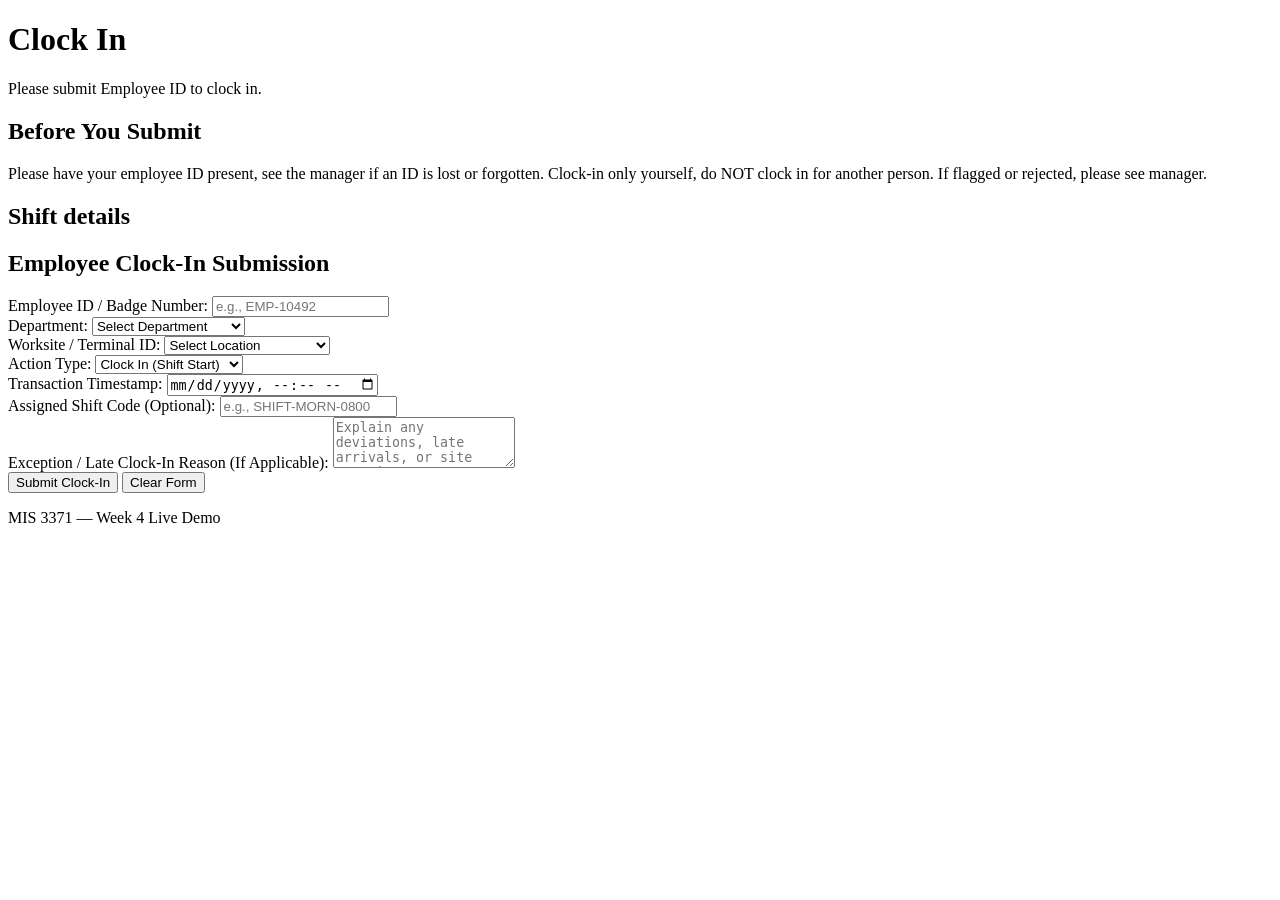
==== ClockInTransaction.html @ 730f3f8c "Add Week 6 JavaScript business rule" ====
<!DOCTYPE html>
<html lang="en">
<head>
  <!--
    WEEK 4 — SESSION 1 LIVE DEMO
    Goal: move from Week 3 transaction design to a clean semantic HTML page.

    Teaching focus:
    1. Basic HTML document structure
    2. Elements + nesting
    3. Semantic HTML
    4. Attributes
    5. Edit → Save → Refresh → Verify
  -->

  <meta charset="UTF-8">

  <!-- Helps the page display properly on different screen sizes -->
  <meta name="viewport" content="width=device-width, initial-scale=1.0">

  <!-- Appears in the browser tab -->
  <title>Clock-in Transaction
  </title>
</head>

<body>

  <!--
    <header> = introductory area of the page.
    It communicates the purpose of the page.
  -->
  <header>
    <h1>Clock In</h1>
    <p>Please submit Employee ID to clock in.</p>
  </header>

  <!--
    <main> = the primary content of this page.
    A page should normally have one main content region.
  -->
  <main>

    <!--
      <section> groups related content.
      This first section gives instructions before the transaction form.
    -->
    <section>
      <h2>Before You Submit</h2>
      <p>Please have your employee ID present, see the manager if an ID is lost or forgotten. Clock-in only yourself, do NOT clock in for another person. If flagged or rejected, please see manager.</p>
    </section>

    <!--
      This second section represents the future transaction-entry area.

      In Session 1, we stop at structure.
      In Session 2, we will place the actual <form> and controls here.
    -->
    <section>
      <h2>Shift details</h2>
<section id="clock-in-form-section">
  <h2>Employee Clock-In Submission</h2>
  <form id="clockInForm" action="#" method="POST">
    
    <!-- Employee Identification -->
    <div class="form-group">
      <label for="employeeId">Employee ID / Badge Number:</label>
      <input type="text" id="employeeId" name="employeeId" placeholder="e.g., EMP-10492" required pattern="[A-Za-z0-9\-]+" />
    </div>

    <!-- Department Selection -->
    <div class="form-group">
      <label for="department">Department:</label>
      <select id="department" name="department" required>
        <option value="" disabled selected>Select Department</option>
        <option value="operations">Operations</option>
        <option value="sales">Sales</option>
        <option value="customer_service">Customer Service</option>
        <option value="logistics">Logistics / Warehouse</option>
        <option value="management">Management</option>
      </select>
    </div>

    <!-- Location / Worksite -->
    <div class="form-group">
      <label for="worksiteId">Worksite / Terminal ID:</label>
      <select id="worksiteId" name="worksiteId" required>
        <option value="" disabled selected>Select Location</option>
        <option value="site_houston_hq">Main Office / HQ</option>
        <option value="site_branch_north">North Branch Terminal</option>
        <option value="site_warehouse_1">Distribution Center 1</option>
        <option value="remote">Remote / Field Check-In</option>
      </select>
    </div>

    <!-- Transaction Type -->
    <div class="form-group">
      <label for="transactionType">Action Type:</label>
      <select id="transactionType" name="transactionType" required>
        <option value="clock_in">Clock In (Shift Start)</option>
        <option value="meal_break_start">Meal Break - Start</option>
        <option value="meal_break_end">Meal Break - End</option>
        <option value="clock_out">Clock Out (Shift End)</option>
      </select>
    </div>

    <!-- Timestamp -->
    <div class="form-group">
      <label for="timestamp">Transaction Timestamp:</label>
      <input type="datetime-local" id="timestamp" name="timestamp" required />
    </div>

    <!-- Shift Code / Scheduled Shift -->
    <div class="form-group">
      <label for="shiftCode">Assigned Shift Code (Optional):</label>
      <input type="text" id="shiftCode" name="shiftCode" placeholder="e.g., SHIFT-MORN-0800" />
    </div>

    <!-- Override / Exception Notes for Flagged Events -->
    <div class="form-group">
      <label for="overrideNotes">Exception / Late Clock-In Reason (If Applicable):</label>
      <textarea id="overrideNotes" name="overrideNotes" rows="3" placeholder="Explain any deviations, late arrivals, or site reassignments..."></textarea>
    </div>

    <!-- Submission Controls -->
    <div class="form-actions">
      <button type="submit">Submit Clock-In</button>
      <button type="reset">Clear Form</button>
    </div>

  </form>
</section>

  </main>

  <!--
    <footer> = supporting or closing information.
    It is not the main transaction content.
  -->
  <footer>
    <p>MIS 3371 — Week 4 Live Demo</p>
  </footer>

    <script src="app.js"></script>
  </body>
</html>
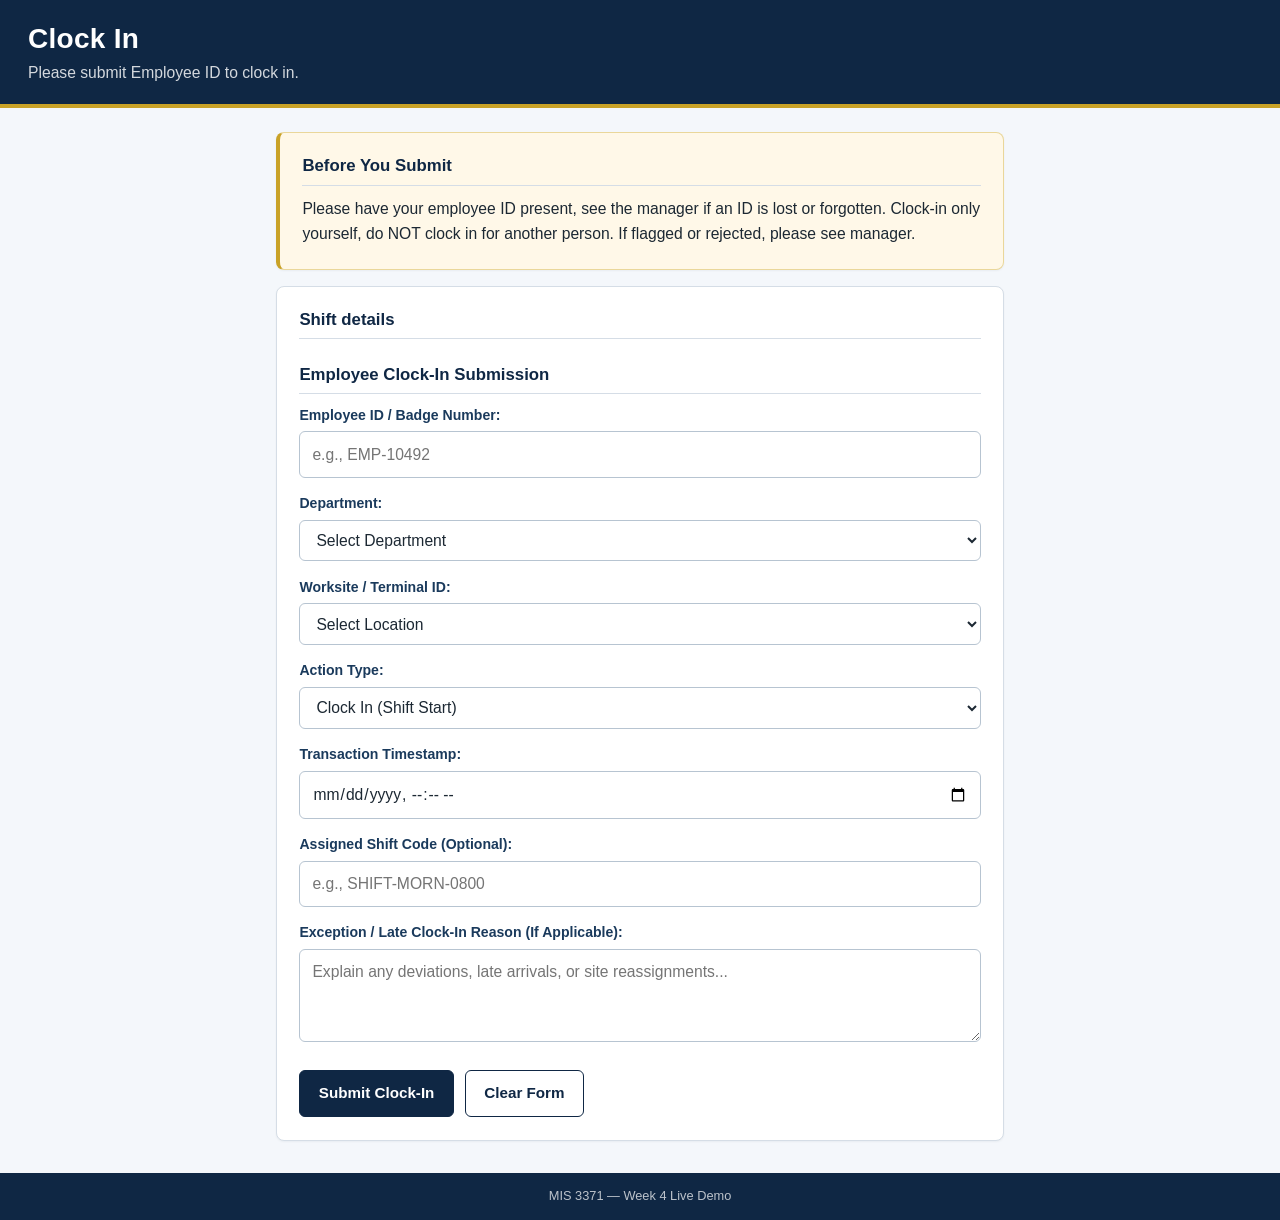
==== commit 0512443d: "Style the clock-in page as a business time-entry form." ====
--- a/ClockInTransaction.html
+++ b/ClockInTransaction.html
@@ -21,6 +21,9 @@
   <!-- Appears in the browser tab -->
   <title>Clock-in Transaction
   </title>
+
+  <!-- Loads the page styles from the external stylesheet -->
+  <link rel="stylesheet" href="style.css">
 </head>
 
 <body>
--- a/style.css
+++ b/style.css
@@ -0,0 +1,180 @@
+:root {
+  --navy: #0f2744;
+  --navy-mid: #1a3a5c;
+  --gold: #c9a227;
+  --cream: #f4f7fb;
+  --white: #ffffff;
+  --text: #1c2833;
+  --muted: #5c6b7a;
+  --line: #d5dde6;
+  --notice: #fff8e8;
+}
+
+* {
+  box-sizing: border-box;
+  margin: 0;
+  padding: 0;
+}
+
+body {
+  min-height: 100vh;
+  display: flex;
+  flex-direction: column;
+  font-family: "Segoe UI", Tahoma, sans-serif;
+  background: var(--cream);
+  color: var(--text);
+  line-height: 1.5;
+}
+
+header {
+  background: var(--navy);
+  color: var(--white);
+  padding: 1.35rem 1.75rem 1.2rem;
+  border-bottom: 4px solid var(--gold);
+}
+
+h1 {
+  font-size: 1.75rem;
+  font-weight: 600;
+  letter-spacing: 0.01em;
+  line-height: 1.2;
+}
+
+header p {
+  margin-top: 0.3rem;
+  color: rgba(255, 255, 255, 0.82);
+  font-size: 0.98rem;
+}
+
+main {
+  width: min(760px, 100%);
+  margin: 1.5rem auto 2rem;
+  padding: 0 1rem;
+  display: flex;
+  flex-direction: column;
+  gap: 1rem;
+}
+
+section {
+  background: var(--white);
+  border: 1px solid var(--line);
+  border-radius: 8px;
+  padding: 1.25rem 1.4rem 1.4rem;
+  box-shadow: 0 1px 2px rgba(15, 39, 68, 0.05);
+}
+
+main > section:first-of-type {
+  background: var(--notice);
+  border-color: #ead79a;
+  border-left: 4px solid var(--gold);
+}
+
+section section {
+  background: transparent;
+  border: none;
+  border-radius: 0;
+  box-shadow: none;
+  padding: 0.75rem 0 0;
+}
+
+h2 {
+  font-size: 1.05rem;
+  font-weight: 600;
+  color: var(--navy);
+  margin-bottom: 0.65rem;
+  padding-bottom: 0.4rem;
+  border-bottom: 1px solid var(--line);
+}
+
+p {
+  font-size: 0.98rem;
+  line-height: 1.6;
+  color: var(--text);
+}
+
+form {
+  display: flex;
+  flex-direction: column;
+  gap: 0.95rem;
+}
+
+.form-group label {
+  display: block;
+  margin-bottom: 0.35rem;
+  font-size: 0.88rem;
+  font-weight: 600;
+  color: var(--navy-mid);
+}
+
+input,
+select,
+textarea {
+  width: 100%;
+  padding: 0.65rem 0.75rem;
+  border: 1px solid #b7c4d1;
+  border-radius: 6px;
+  background: var(--white);
+  color: var(--text);
+  font: inherit;
+  font-size: 0.98rem;
+}
+
+textarea {
+  resize: vertical;
+  min-height: 5.5rem;
+}
+
+input:focus,
+select:focus,
+textarea:focus {
+  outline: 2px solid rgba(201, 162, 39, 0.55);
+  border-color: var(--navy);
+}
+
+.form-actions {
+  display: flex;
+  flex-wrap: wrap;
+  gap: 0.7rem;
+  margin-top: 0.35rem;
+}
+
+button {
+  font: inherit;
+  font-weight: 600;
+  font-size: 0.95rem;
+  padding: 0.7rem 1.15rem;
+  border-radius: 6px;
+  cursor: pointer;
+}
+
+button[type="submit"] {
+  background: var(--navy);
+  color: var(--white);
+  border: 1px solid var(--navy);
+}
+
+button[type="submit"]:hover {
+  background: var(--navy-mid);
+}
+
+button[type="reset"] {
+  background: var(--white);
+  color: var(--navy);
+  border: 1px solid var(--navy);
+}
+
+button[type="reset"]:hover {
+  background: #eef3f8;
+}
+
+footer {
+  margin-top: auto;
+  background: var(--navy);
+  text-align: center;
+  padding: 0.85rem 1rem;
+}
+
+footer p {
+  color: rgba(255, 255, 255, 0.72);
+  font-size: 0.8rem;
+}
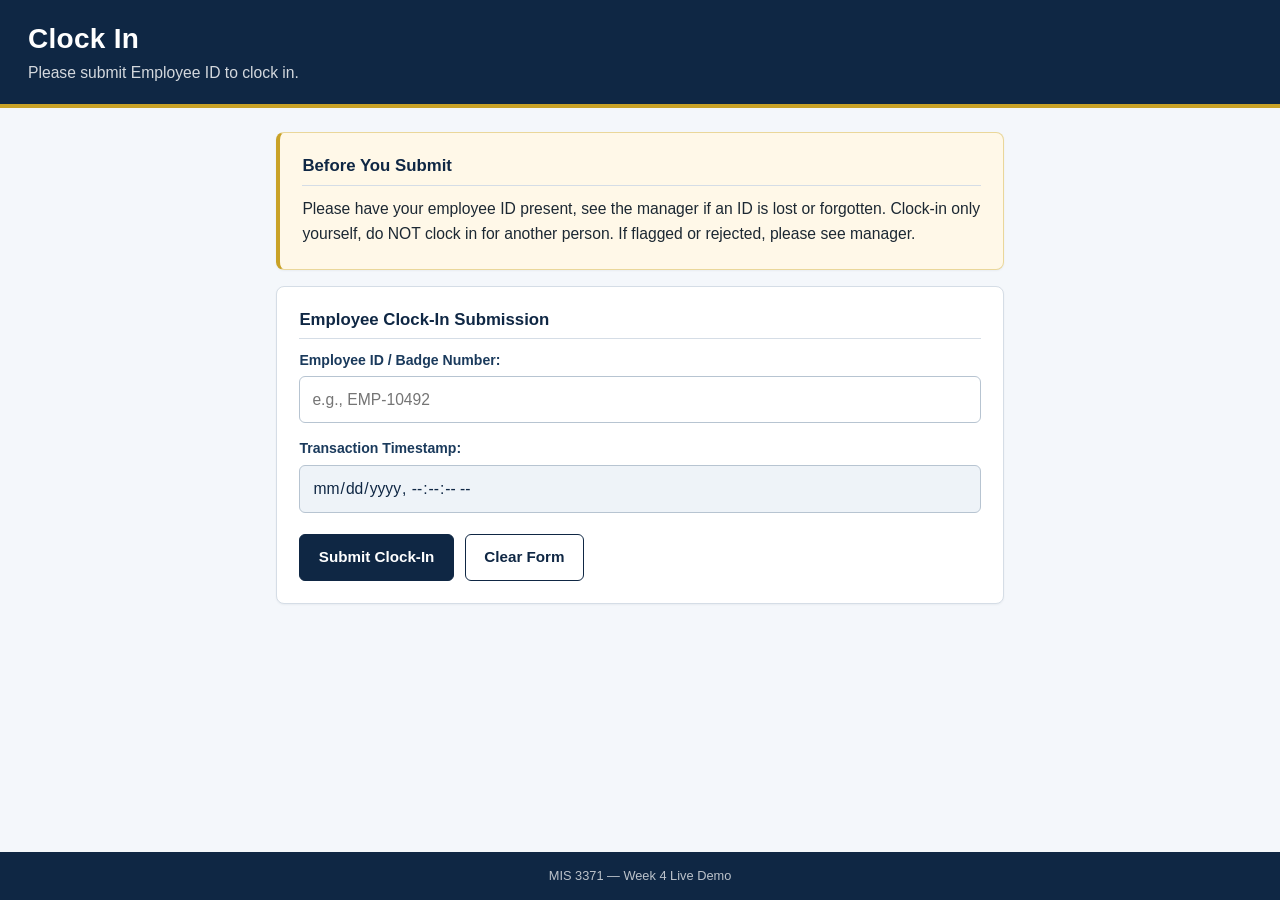
==== commit 3570eb4e: "Add clock-in functionality to employee time-entry form Implemented JavaScript to handle employee clo" ====
--- a/ClockInTransaction.html
+++ b/ClockInTransaction.html
@@ -52,86 +52,30 @@
       <p>Please have your employee ID present, see the manager if an ID is lost or forgotten. Clock-in only yourself, do NOT clock in for another person. If flagged or rejected, please see manager.</p>
     </section>
 
-    <!--
-      This second section represents the future transaction-entry area.
+    <section id="clock-in-form-section">
+      <h2>Employee Clock-In Submission</h2>
+      <form id="clockInForm" action="#" method="POST">
 
-      In Session 1, we stop at structure.
-      In Session 2, we will place the actual <form> and controls here.
-    -->
-    <section>
-      <h2>Shift details</h2>
-<section id="clock-in-form-section">
-  <h2>Employee Clock-In Submission</h2>
-  <form id="clockInForm" action="#" method="POST">
-    
-    <!-- Employee Identification -->
-    <div class="form-group">
-      <label for="employeeId">Employee ID / Badge Number:</label>
-      <input type="text" id="employeeId" name="employeeId" placeholder="e.g., EMP-10492" required pattern="[A-Za-z0-9\-]+" />
-    </div>
+        <div class="form-group">
+          <label for="employeeId">Employee ID / Badge Number:</label>
+          <input type="text" id="employeeId" name="employeeId" placeholder="e.g., EMP-10492" required pattern="[A-Za-z0-9\-]+" />
+        </div>
 
-    <!-- Department Selection -->
-    <div class="form-group">
-      <label for="department">Department:</label>
-      <select id="department" name="department" required>
-        <option value="" disabled selected>Select Department</option>
-        <option value="operations">Operations</option>
-        <option value="sales">Sales</option>
-        <option value="customer_service">Customer Service</option>
-        <option value="logistics">Logistics / Warehouse</option>
-        <option value="management">Management</option>
-      </select>
-    </div>
+        <!-- Filled automatically when the employee ID is submitted -->
+        <div class="form-group">
+          <label for="timestamp">Transaction Timestamp:</label>
+          <input type="datetime-local" id="timestamp" name="timestamp" step="1" readonly />
+        </div>
 
-    <!-- Location / Worksite -->
-    <div class="form-group">
-      <label for="worksiteId">Worksite / Terminal ID:</label>
-      <select id="worksiteId" name="worksiteId" required>
-        <option value="" disabled selected>Select Location</option>
-        <option value="site_houston_hq">Main Office / HQ</option>
-        <option value="site_branch_north">North Branch Terminal</option>
-        <option value="site_warehouse_1">Distribution Center 1</option>
-        <option value="remote">Remote / Field Check-In</option>
-      </select>
-    </div>
+        <div class="form-actions">
+          <button type="submit">Submit Clock-In</button>
+          <button type="reset">Clear Form</button>
+        </div>
 
-    <!-- Transaction Type -->
-    <div class="form-group">
-      <label for="transactionType">Action Type:</label>
-      <select id="transactionType" name="transactionType" required>
-        <option value="clock_in">Clock In (Shift Start)</option>
-        <option value="meal_break_start">Meal Break - Start</option>
-        <option value="meal_break_end">Meal Break - End</option>
-        <option value="clock_out">Clock Out (Shift End)</option>
-      </select>
-    </div>
+        <p id="clockInStatus" hidden></p>
 
-    <!-- Timestamp -->
-    <div class="form-group">
-      <label for="timestamp">Transaction Timestamp:</label>
-      <input type="datetime-local" id="timestamp" name="timestamp" required />
-    </div>
-
-    <!-- Shift Code / Scheduled Shift -->
-    <div class="form-group">
-      <label for="shiftCode">Assigned Shift Code (Optional):</label>
-      <input type="text" id="shiftCode" name="shiftCode" placeholder="e.g., SHIFT-MORN-0800" />
-    </div>
-
-    <!-- Override / Exception Notes for Flagged Events -->
-    <div class="form-group">
-      <label for="overrideNotes">Exception / Late Clock-In Reason (If Applicable):</label>
-      <textarea id="overrideNotes" name="overrideNotes" rows="3" placeholder="Explain any deviations, late arrivals, or site reassignments..."></textarea>
-    </div>
-
-    <!-- Submission Controls -->
-    <div class="form-actions">
-      <button type="submit">Submit Clock-In</button>
-      <button type="reset">Clear Form</button>
-    </div>
-
-  </form>
-</section>
+      </form>
+    </section>
 
   </main>
 
--- a/style.css
+++ b/style.css
@@ -131,6 +131,11 @@
   border-color: var(--navy);
 }
 
+input[readonly] {
+  background: #eef3f8;
+  color: var(--navy);
+}
+
 .form-actions {
   display: flex;
   flex-wrap: wrap;
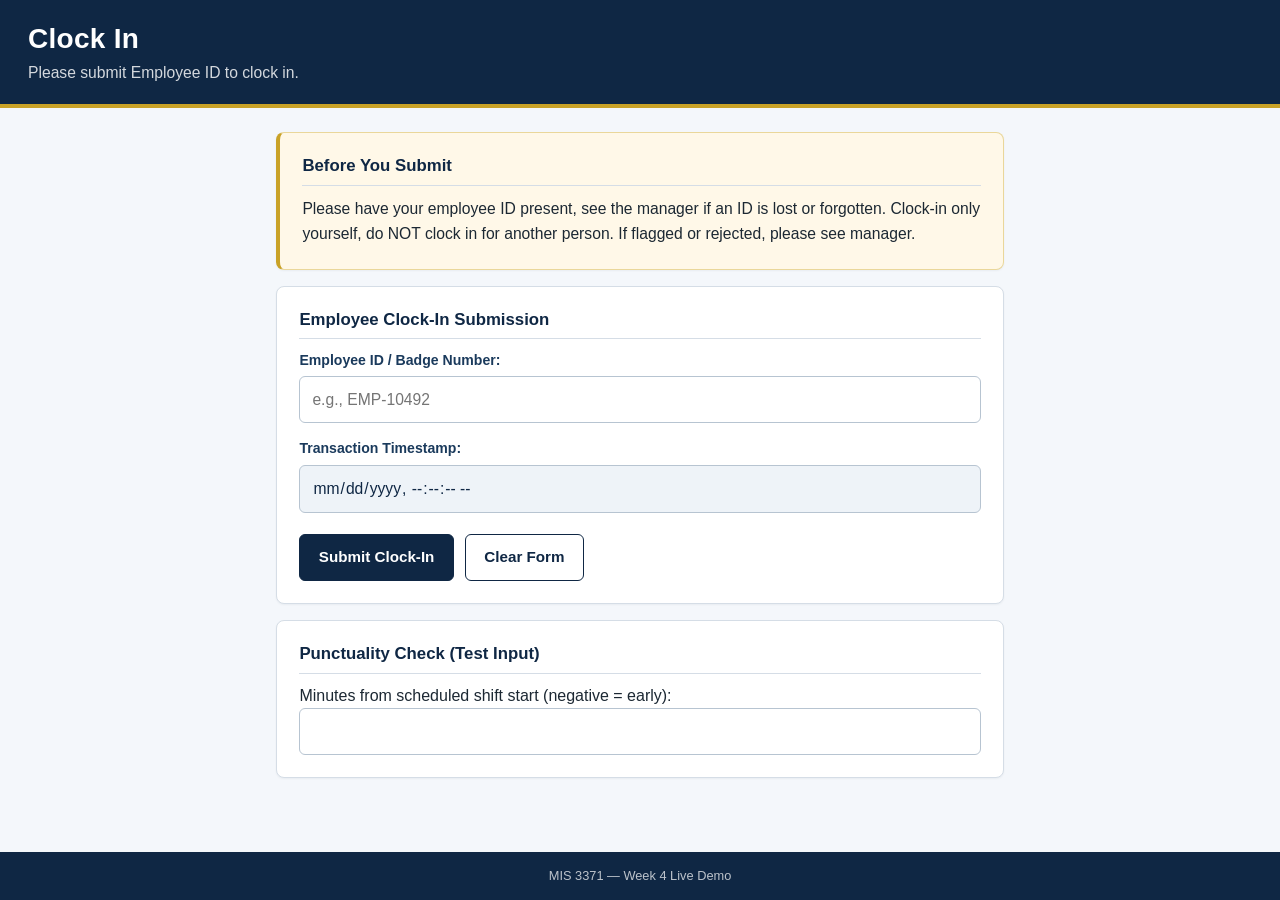
==== commit 3aa414f2: "Change Approved to Accepted to match state model" ====
--- a/ClockInTransaction.html
+++ b/ClockInTransaction.html
@@ -77,6 +77,13 @@
       </form>
     </section>
 
+    <section id="punctuality-check-section">
+      <h2>Punctuality Check (Test Input)</h2>
+      <label for="minutesLate">Minutes from scheduled shift start (negative = early):</label>
+      <input type="number" id="minutesLate" step="1" />
+      <p id="punctualityMessage" aria-live="polite"></p>
+    </section>
+    
   </main>
 
   <!--
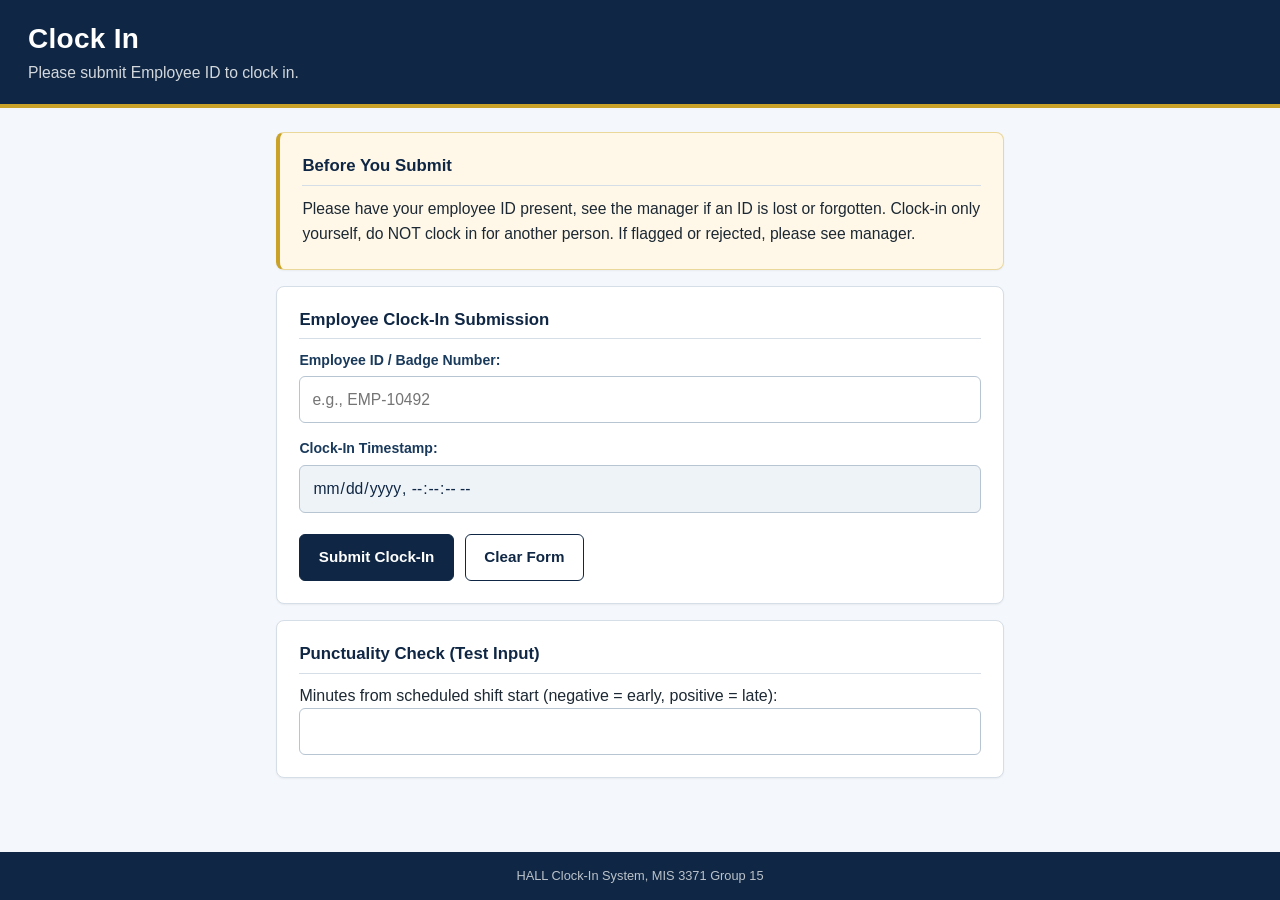
==== commit 90c90250: "Refactor Clock-In Transaction HTML structure and content" ====
--- a/ClockInTransaction.html
+++ b/ClockInTransaction.html
@@ -2,15 +2,9 @@
 <html lang="en">
 <head>
   <!--
-    WEEK 4 — SESSION 1 LIVE DEMO
-    Goal: move from Week 3 transaction design to a clean semantic HTML page.
-
-    Teaching focus:
-    1. Basic HTML document structure
-    2. Elements + nesting
-    3. Semantic HTML
-    4. Attributes
-    5. Edit → Save → Refresh → Verify
+    HALL Clock-In System
+    MIS 3371 Group Project
+    Field names (id/name) match docs/data-dictionary.docx
   -->
 
   <meta charset="UTF-8">
@@ -19,34 +13,24 @@
   <meta name="viewport" content="width=device-width, initial-scale=1.0">
 
   <!-- Appears in the browser tab -->
-  <title>Clock-in Transaction
-  </title>
+  <title>HALL Clock-In</title>
 
   <!-- Loads the page styles from the external stylesheet -->
   <link rel="stylesheet" href="style.css">
+
+  <!-- defer: run app.js after the HTML has finished loading -->
+  <script src="app.js" defer></script>
 </head>
 
 <body>
 
-  <!--
-    <header> = introductory area of the page.
-    It communicates the purpose of the page.
-  -->
   <header>
     <h1>Clock In</h1>
     <p>Please submit Employee ID to clock in.</p>
   </header>
 
-  <!--
-    <main> = the primary content of this page.
-    A page should normally have one main content region.
-  -->
   <main>
 
-    <!--
-      <section> groups related content.
-      This first section gives instructions before the transaction form.
-    -->
     <section>
       <h2>Before You Submit</h2>
       <p>Please have your employee ID present, see the manager if an ID is lost or forgotten. Clock-in only yourself, do NOT clock in for another person. If flagged or rejected, please see manager.</p>
@@ -56,15 +40,16 @@
       <h2>Employee Clock-In Submission</h2>
       <form id="clockInForm" action="#" method="POST">
 
+        <!-- employeeId: user-entered (data dictionary) -->
         <div class="form-group">
           <label for="employeeId">Employee ID / Badge Number:</label>
           <input type="text" id="employeeId" name="employeeId" placeholder="e.g., EMP-10492" required pattern="[A-Za-z0-9\-]+" />
         </div>
 
-        <!-- Filled automatically when the employee ID is submitted -->
+        <!-- clockInTimestamp: system-assigned, filled automatically on submit -->
         <div class="form-group">
-          <label for="timestamp">Transaction Timestamp:</label>
-          <input type="datetime-local" id="timestamp" name="timestamp" step="1" readonly />
+          <label for="clockInTimestamp">Clock-In Timestamp:</label>
+          <input type="datetime-local" id="clockInTimestamp" name="clockInTimestamp" step="1" readonly />
         </div>
 
         <div class="form-actions">
@@ -72,28 +57,27 @@
           <button type="reset">Clear Form</button>
         </div>
 
-        <p id="clockInStatus" hidden></p>
+        <p id="clockInStatus" aria-live="polite" hidden></p>
 
       </form>
     </section>
 
+    <!--
+      Week 6 test input. In production, minutesFromShiftStart is
+      calculated by the system (derived), not entered by the employee.
+    -->
     <section id="punctuality-check-section">
       <h2>Punctuality Check (Test Input)</h2>
-      <label for="minutesLate">Minutes from scheduled shift start (negative = early):</label>
-      <input type="number" id="minutesLate" step="1" />
+      <label for="minutesFromShiftStart">Minutes from scheduled shift start (negative = early, positive = late):</label>
+      <input type="number" id="minutesFromShiftStart" name="minutesFromShiftStart" step="1" />
       <p id="punctualityMessage" aria-live="polite"></p>
     </section>
-    
+
   </main>
 
-  <!--
-    <footer> = supporting or closing information.
-    It is not the main transaction content.
-  -->
   <footer>
-    <p>MIS 3371 — Week 4 Live Demo</p>
+    <p>HALL Clock-In System, MIS 3371 Group 15</p>
   </footer>
 
-    <script src="app.js"></script>
-  </body>
+</body>
 </html>
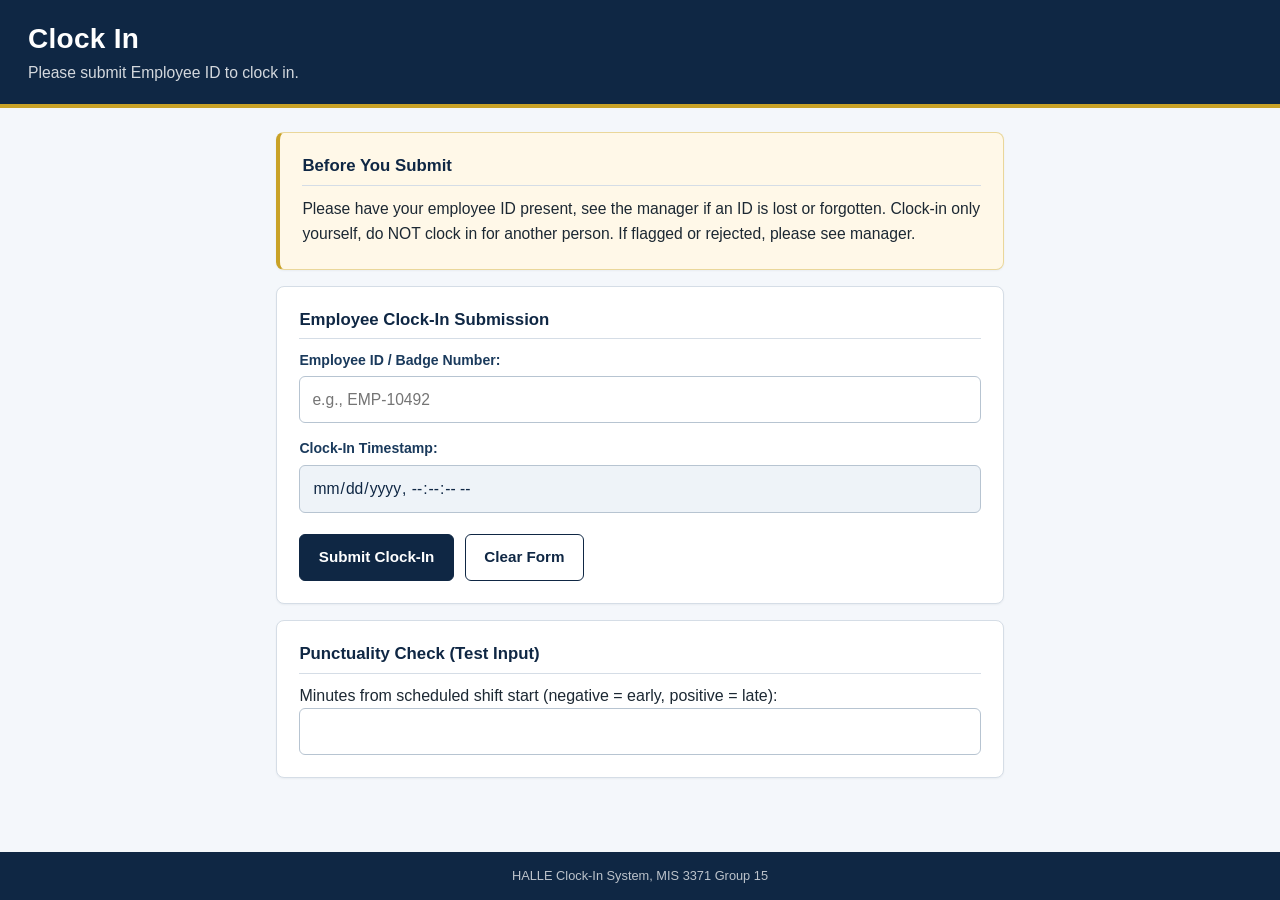
==== commit 8cca5240: "Update Clock-In System branding and add week 6 test cases Changed references from "HALL" to "HALLE" " ====
--- a/ClockInTransaction.html
+++ b/ClockInTransaction.html
@@ -2,7 +2,7 @@
 <html lang="en">
 <head>
   <!--
-    HALL Clock-In System
+    HALLE Clock-In System
     MIS 3371 Group Project
     Field names (id/name) match docs/data-dictionary.docx
   -->
@@ -13,7 +13,7 @@
   <meta name="viewport" content="width=device-width, initial-scale=1.0">
 
   <!-- Appears in the browser tab -->
-  <title>HALL Clock-In</title>
+  <title>HALLE Clock-In</title>
 
   <!-- Loads the page styles from the external stylesheet -->
   <link rel="stylesheet" href="style.css">
@@ -76,7 +76,7 @@
   </main>
 
   <footer>
-    <p>HALL Clock-In System, MIS 3371 Group 15</p>
+    <p>HALLE Clock-In System, MIS 3371 Group 15</p>
   </footer>
 
 </body>
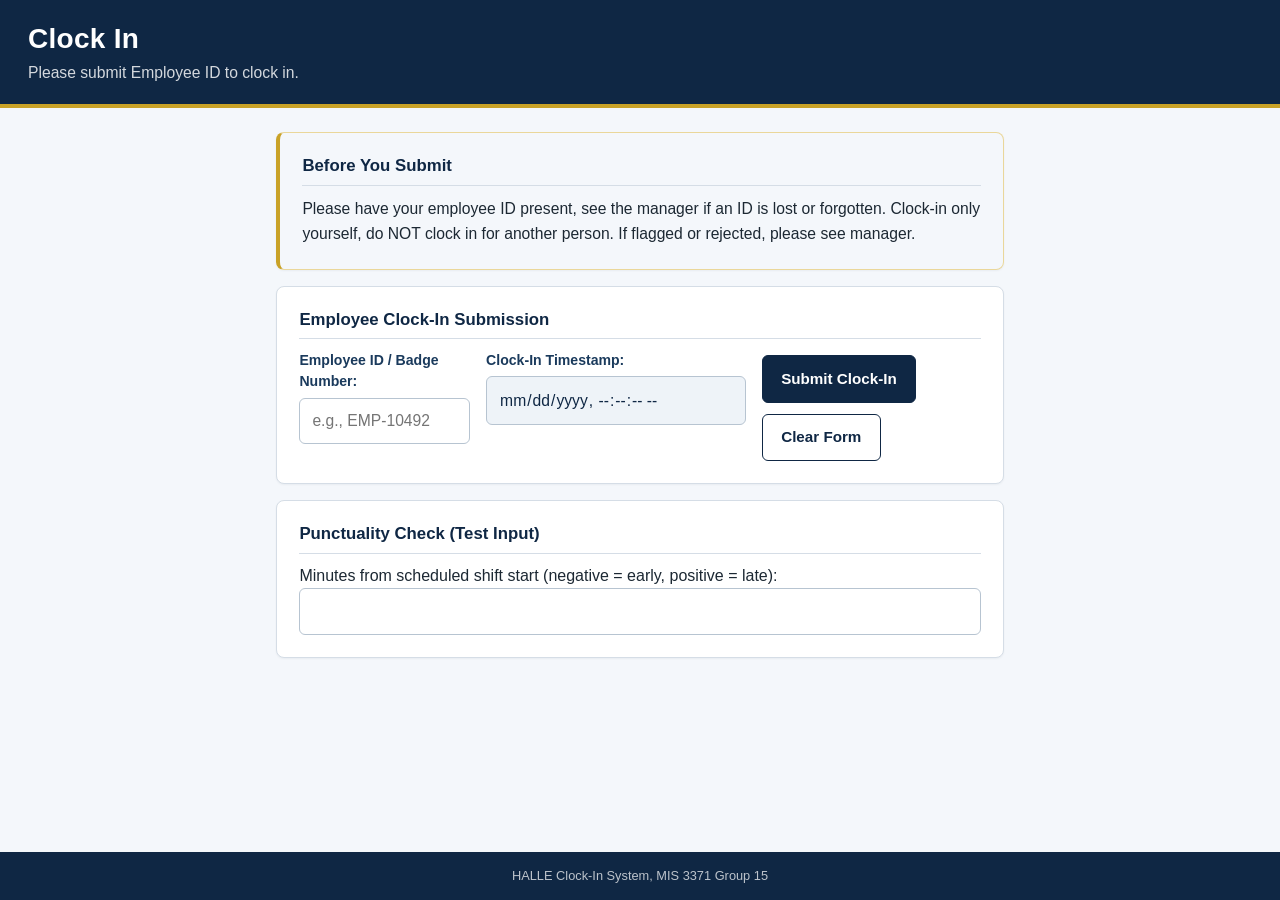
==== commit ab0c3539: "Add responsive Flexbox layout to clock-in form" ====
--- a/ClockInTransaction.html
+++ b/ClockInTransaction.html
@@ -40,16 +40,25 @@
       <h2>Employee Clock-In Submission</h2>
       <form id="clockInForm" action="#" method="POST">
 
-        <!-- employeeId: user-entered (data dictionary) -->
+        <!-- Responsive flexbox row for two form fields -->
+        <div class="form-row">
+
+        <!-- Employee ID -->
         <div class="form-group">
           <label for="employeeId">Employee ID / Badge Number:</label>
           <input type="text" id="employeeId" name="employeeId" placeholder="e.g., EMP-10492" required pattern="[A-Za-z0-9\-]+" />
         </div>
 
-        <!-- clockInTimestamp: system-assigned, filled automatically on submit -->
+        <!-- Clock-In Timestamp -->
         <div class="form-group">
           <label for="clockInTimestamp">Clock-In Timestamp:</label>
-          <input type="datetime-local" id="clockInTimestamp" name="clockInTimestamp" step="1" readonly />
+          <input 
+            type="datetime-local" 
+            id="clockInTimestamp" 
+            name="clockInTimestamp" 
+            step="1" 
+            readonly 
+            />
         </div>
 
         <div class="form-actions">
--- a/style.css
+++ b/style.css
@@ -1,3 +1,4 @@
+
 :root {
   --navy: #0f2744;
   --navy-mid: #1a3a5c;
@@ -6,7 +7,7 @@
   --white: #ffffff;
   --text: #1c2833;
   --muted: #5c6b7a;
-  --line: #d5dde6;
+  --line: #d5dde6;https://github.com/UH-MIS3371/MIS3371-Section10129-Group15/edit/main/style.css
   --notice: #fff8e8;
 }
 
@@ -183,3 +184,64 @@
   color: rgba(255, 255, 255, 0.72);
   font-size: 0.8rem;
 }
+
+.form-row {
+  display: flex;
+  gap: 1rem;
+}
+
+button:focus-visible {
+  outline: 3px solid var(--gold);
+  outline-offset: 3px;
+}
+
+.status-message {
+  padding: 0.85rem 1rem;
+  margin-top: 1rem;
+  border: 1px solid;
+  border-left-widge: 5px;
+  boarder-radius: 6px;
+  font-weight: 600;
+  overflow-wrap: anywhere;
+}
+
+.status-success {
+  background: #e8f5e9;
+  border-color: #237a42;
+  color: #185c32;
+}
+
+.status-flagged {
+  background: #fff3cd;
+  border-color: #946200;
+  color: #694600;
+}
+
+.status-rejected {
+  background: #fde8e8;
+  border-color: #b42318;
+  color: #8b1e16;
+}
+
+
+@media (max-width: 600px) {
+  .form-row {
+    flex-direction: column;
+  }
+
+  .form-row .form-group {
+    width: 100%;
+  }
+section {
+    padding: 1rem;
+  }
+
+  .form-actions {
+    flex-direction: column;
+  }
+
+  .form-actions button {
+    width: 100%;
+  }
+}
+
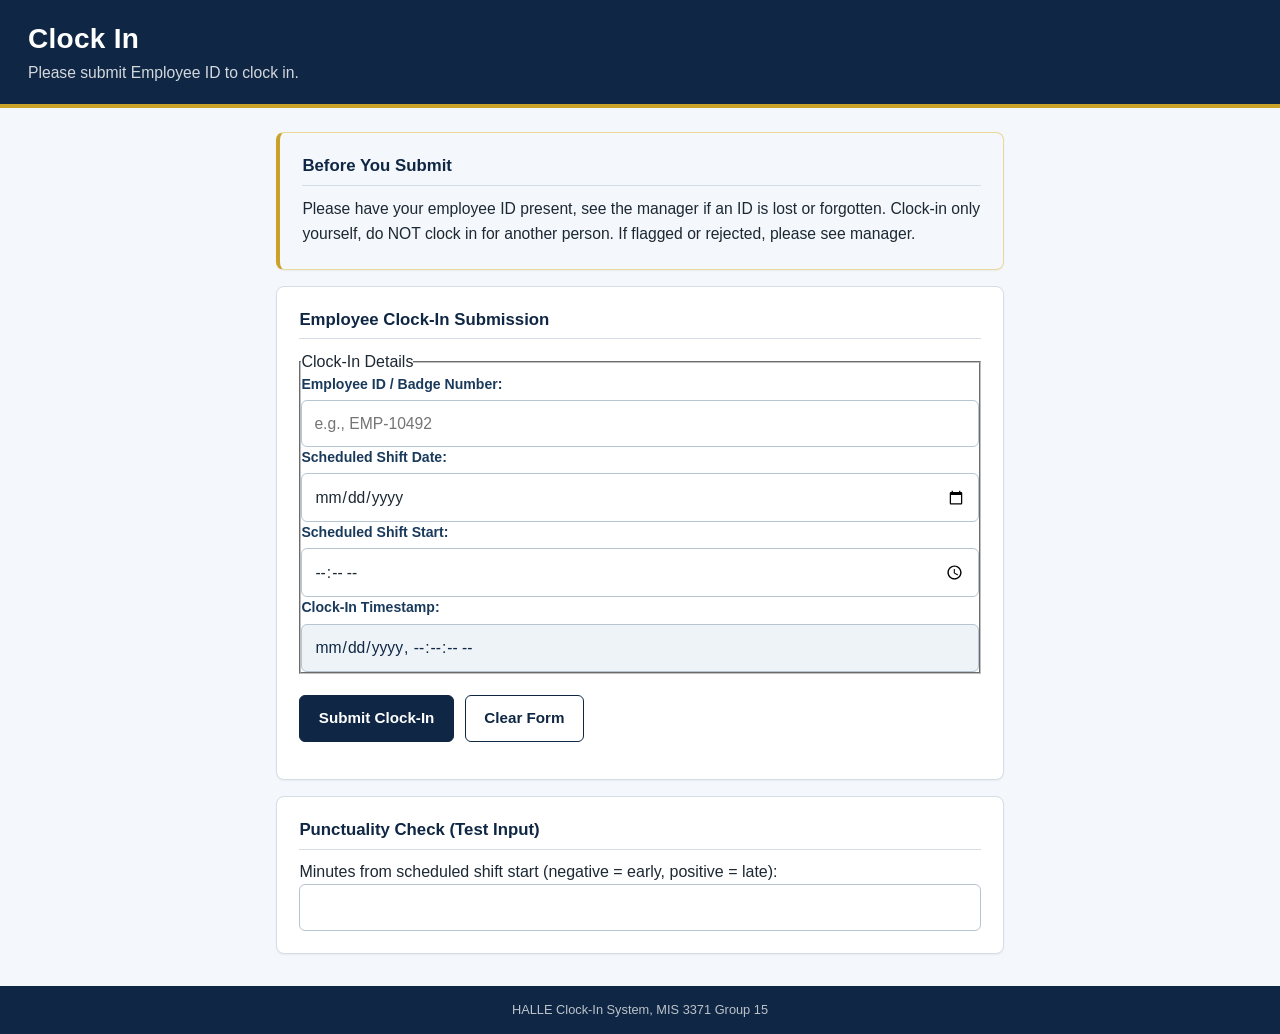
==== commit 1ed4f970: "Enhance clock-in form with additional fields Updated the clock-in form to include scheduled shift da" ====
--- a/ClockInTransaction.html
+++ b/ClockInTransaction.html
@@ -38,34 +38,87 @@
 
     <section id="clock-in-form-section">
       <h2>Employee Clock-In Submission</h2>
+
+      <!--
+        One form = one clock-in request.
+        Every id and name below matches the data dictionary field name.
+        Each label's "for" matches its input's "id" so screen readers
+        and mouse clicks connect the label to the right control.
+      -->
       <form id="clockInForm" action="#" method="POST">
 
-        <!-- Responsive flexbox row for two form fields -->
-        <div class="form-row">
+        <!-- fieldset groups related controls; legend names the group -->
+        <fieldset>
+          <legend>Clock-In Details</legend>
 
-        <!-- Employee ID -->
-        <div class="form-group">
-          <label for="employeeId">Employee ID / Badge Number:</label>
-          <input type="text" id="employeeId" name="employeeId" placeholder="e.g., EMP-10492" required pattern="[A-Za-z0-9\-]+" />
-        </div>
+          <!--
+            employeeId: user-entered (data dictionary).
+            Native constraints: required + pattern (letters, numbers,
+            hyphens only). Matching an existing employee record is a
+            business rule, so it is NOT checked here.
+          -->
+          <div class="form-group">
+            <label for="employeeId">Employee ID / Badge Number:</label>
+            <input type="text" id="employeeId" name="employeeId" placeholder="e.g., EMP-10492" required pattern="[A-Za-z0-9\-]+" />
+          </div>
 
-        <!-- Clock-In Timestamp -->
-        <div class="form-group">
-          <label for="clockInTimestamp">Clock-In Timestamp:</label>
-          <input 
-            type="datetime-local" 
-            id="clockInTimestamp" 
-            name="clockInTimestamp" 
-            step="1" 
-            readonly 
-            />
-        </div>
+          <!--
+            scheduledShiftDate: type="date" gives a date picker.
+            In production this is DERIVED from the employee's schedule
+            record; here it is an input so the form can be tested.
+            Whether a shift exists on this date is a business rule
+            (BR-6), so there is no min or max.
+          -->
+          <div class="form-group">
+            <label for="scheduledShiftDate">Scheduled Shift Date:</label>
+            <input type="date" id="scheduledShiftDate" name="scheduledShiftDate" required />
+          </div>
+
+          <!--
+            scheduledShiftStart: type="time" gives a time picker.
+            Also derived in production (from the assigned shift).
+            No min or max: the 15-minute early/late window is a business
+            rule that JavaScript and the application tier enforce.
+          -->
+          <div class="form-group">
+            <label for="scheduledShiftStart">Scheduled Shift Start:</label>
+            <input type="time" id="scheduledShiftStart" name="scheduledShiftStart" required />
+          </div>
+
+          <!--
+            clockInTimestamp: the clock-in time. System-assigned, so it is
+            readonly and filled automatically on submit (JavaScript).
+            The employee cannot type or change it.
+            Note: browsers skip validation for readonly inputs, so
+            "required" would have no effect here.
+          -->
+          <div class="form-group">
+            <label for="clockInTimestamp">Clock-In Timestamp:</label>
+            <input type="datetime-local" id="clockInTimestamp" name="clockInTimestamp" step="1" readonly />
+          </div>
+
+          <!--
+            timeMessage: intentionally empty. The JavaScript person fills
+            it with the early/late result. aria-live="polite" makes screen
+            readers announce the text when it changes.
+          -->
+          <p id="timeMessage" aria-live="polite"></p>
+
+        </fieldset>
 
         <div class="form-actions">
           <button type="submit">Submit Clock-In</button>
           <button type="reset">Clear Form</button>
         </div>
 
+        <!--
+          formMessage: intentionally empty. The JavaScript person fills
+          it with the overall form result (for example, an error or a
+          confirmation after submit).
+        -->
+        <p id="formMessage" aria-live="polite"></p>
+
+        <!-- clockInStatus: kept from Week 6; hidden until JavaScript shows it -->
         <p id="clockInStatus" aria-live="polite" hidden></p>
 
       </form>
--- a/style.css
+++ b/style.css
@@ -185,16 +185,19 @@
   font-size: 0.8rem;
 }
 
+/* Reusuable flexbox layout for two short fields */
 .form-row {
   display: flex;
   gap: 1rem;
 }
 
+/* Visible keyboard focus for buttons */
 button:focus-visible {
   outline: 3px solid var(--gold);
   outline-offset: 3px;
 }
 
+/*Reusable styling for status messages */
 .status-message {
   padding: 0.85rem 1rem;
   margin-top: 1rem;
@@ -205,25 +208,28 @@
   overflow-wrap: anywhere;
 }
 
+/* Accepted / Success */
 .status-success {
   background: #e8f5e9;
   border-color: #237a42;
   color: #185c32;
 }
 
+/* Flagged / Warning */
 .status-flagged {
   background: #fff3cd;
   border-color: #946200;
   color: #694600;
 }
 
+/* Rejected / Error */
 .status-rejected {
   background: #fde8e8;
   border-color: #b42318;
   color: #8b1e16;
 }
 
-
+/* Responsive design for mobile screens*/
 @media (max-width: 600px) {
   .form-row {
     flex-direction: column;
@@ -232,6 +238,7 @@
   .form-row .form-group {
     width: 100%;
   }
+  
 section {
     padding: 1rem;
   }
@@ -245,3 +252,13 @@
   }
 }
 
+.status-submitted {
+  background: #eef3f8;
+  border-color: var(--navy);
+  color: var(--navy);
+}
+
+[hidden]{
+  display: none !important;
+}
+
